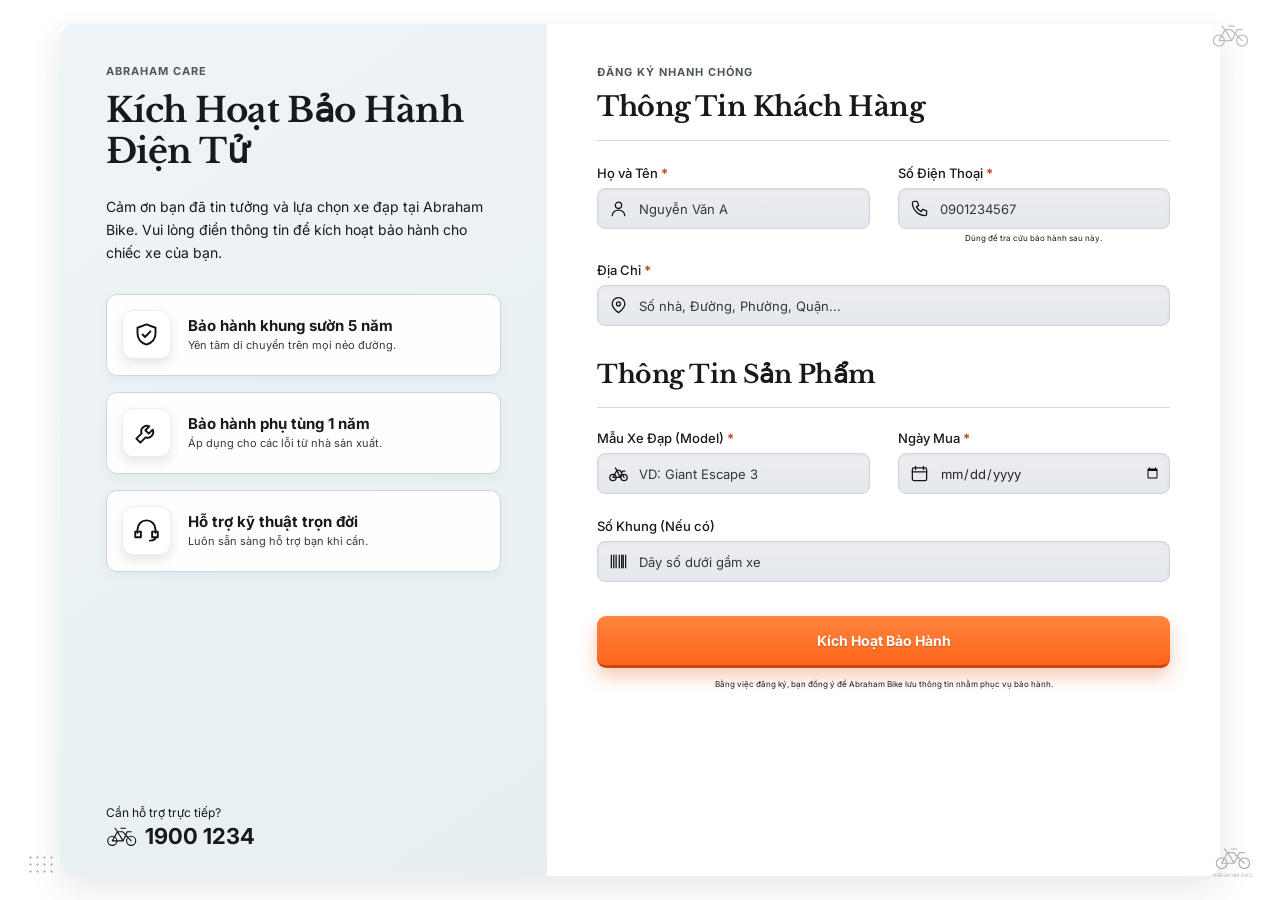
==== index.html @ 9d338451 "Initial commit" ====
<!doctype html>
<html lang="vi">
<head>
  <meta charset="utf-8">
  <meta name="viewport" content="width=device-width, initial-scale=1">
  <meta name="description" content="Kích hoạt bảo hành xe đạp Abraham Bike trực tuyến.">
  <title>Kích Hoạt Bảo Hành | Abraham Bike</title>
  <link rel="preconnect" href="https://fonts.googleapis.com">
  <link rel="preconnect" href="https://fonts.gstatic.com" crossorigin>
  <link href="https://fonts.googleapis.com/css2?family=Inter:wght@400;500;600;700&family=Libre+Baskerville:wght@700&display=swap" rel="stylesheet">
  <link rel="stylesheet" href="static/style.css">
</head>
<body>
  <svg class="bike-decoration bike-top" viewBox="0 0 64 42" aria-hidden="true">
    <circle cx="13" cy="29" r="9"></circle><circle cx="51" cy="29" r="9"></circle>
    <path d="M13 29l10-18h10l18 18M23 11l11 18H13m10-18-5-6m16 24 9-18h8M29 5h9"></path>
  </svg>
  <div class="dot-decoration" aria-hidden="true"></div>
  <div class="corner-brand" aria-hidden="true">
    <svg viewBox="0 0 64 42"><circle cx="13" cy="29" r="9"></circle><circle cx="51" cy="29" r="9"></circle><path d="M13 29l10-18h10l18 18M23 11l11 18H13m10-18-5-6m16 24 9-18h8M29 5h9"></path></svg>
    <span>ABRAHAM BIKE</span>
  </div>

  <main class="page-shell">
    <section class="warranty-card" aria-labelledby="page-title">
      <aside class="intro-panel">
        <div class="intro-content">
          <p class="eyebrow">ABRAHAM CARE</p>
          <h1 id="page-title">Kích Hoạt Bảo Hành<br>Điện Tử</h1>
          <p class="intro-text">Cảm ơn bạn đã tin tưởng và lựa chọn xe đạp tại Abraham Bike. Vui lòng điền thông tin để kích hoạt bảo hành cho chiếc xe của bạn.</p>

          <div class="benefits">
            <article class="benefit">
              <span class="benefit-icon" aria-hidden="true"><svg viewBox="0 0 24 24"><path d="M12 3l8 3v5c0 5-3.4 8.3-8 10-4.6-1.7-8-5-8-10V6l8-3z"></path><path d="M8.5 12l2.2 2.2 4.8-5"></path></svg></span>
              <div><h2>Bảo hành khung sườn 5 năm</h2><p>Yên tâm di chuyển trên mọi nẻo đường.</p></div>
            </article>
            <article class="benefit">
              <span class="benefit-icon" aria-hidden="true"><svg viewBox="0 0 24 24"><path d="M14.5 6.5a5 5 0 0 0-6.8 6.3L3 17.5 6.5 21l4.7-4.7a5 5 0 0 0 6.3-6.8L14 13l-3-3 3.5-3.5z"></path></svg></span>
              <div><h2>Bảo hành phụ tùng 1 năm</h2><p>Áp dụng cho các lỗi từ nhà sản xuất.</p></div>
            </article>
            <article class="benefit">
              <span class="benefit-icon" aria-hidden="true"><svg viewBox="0 0 24 24"><path d="M4 14v-3a8 8 0 0 1 16 0v3"></path><path d="M4 13H2v5h5v-5H4zm16 0h2v5h-5v-5h3zm0 5c0 2-2 3-5 3"></path></svg></span>
              <div><h2>Hỗ trợ kỹ thuật trọn đời</h2><p>Luôn sẵn sàng hỗ trợ bạn khi cần.</p></div>
            </article>
          </div>
        </div>

        <div class="support">
          <span>Cần hỗ trợ trực tiếp?</span>
          <a href="tel:19001234">
            <svg viewBox="0 0 56 39" aria-hidden="true"><circle cx="11" cy="28" r="8"></circle><circle cx="44" cy="28" r="8"></circle><path d="M11 28l9-16h9l15 16M20 12l10 16H11m9-16-4-6m14 22 7-16h7M26 6h8"></path></svg>
            <strong>1900 1234</strong>
          </a>
        </div>
      </aside>

      <div class="form-panel">
        <div class="form-heading">
          <p class="eyebrow">ĐĂNG KÝ NHANH CHÓNG</p>
          <h2>Thông Tin Khách Hàng</h2>
        </div>

        <form id="warranty-form" novalidate>
          <div class="form-grid customer-grid">
            <label class="field">
              <span>Họ và Tên <b>*</b></span>
              <span class="input-wrap"><svg viewBox="0 0 24 24" aria-hidden="true"><circle cx="12" cy="8" r="4"></circle><path d="M4 21c0-4 3.6-7 8-7s8 3 8 7"></path></svg><input name="full_name" autocomplete="name" placeholder="Nguyễn Văn A" required></span>
              <small class="error-message"></small>
            </label>
            <label class="field">
              <span>Số Điện Thoại <b>*</b></span>
              <span class="input-wrap"><svg viewBox="0 0 24 24" aria-hidden="true"><path d="M5 3h4l2 5-3 2a15 15 0 0 0 6 6l2-3 5 2v4c0 1.1-.9 2-2 2C10.2 20.5 3.5 13.8 3 5a2 2 0 0 1 2-2z"></path></svg><input name="phone" autocomplete="tel" inputmode="tel" placeholder="0901234567" required></span>
              <small class="helper">Dùng để tra cứu bảo hành sau này.</small>
              <small class="error-message"></small>
            </label>
            <label class="field field-wide">
              <span>Địa Chỉ <b>*</b></span>
              <span class="input-wrap"><svg viewBox="0 0 24 24" aria-hidden="true"><path d="M20 10c0 5-8 11-8 11S4 15 4 10a8 8 0 1 1 16 0z"></path><circle cx="12" cy="10" r="2.5"></circle></svg><input name="address" autocomplete="street-address" placeholder="Số nhà, Đường, Phường, Quận..." required></span>
              <small class="error-message"></small>
            </label>
          </div>

          <div class="form-heading product-heading"><h2>Thông Tin Sản Phẩm</h2></div>
          <div class="form-grid product-grid">
            <label class="field">
              <span>Mẫu Xe Đạp (Model) <b>*</b></span>
              <span class="input-wrap"><svg viewBox="0 0 24 24" aria-hidden="true"><circle cx="5" cy="17" r="4"></circle><circle cx="19" cy="17" r="4"></circle><path d="M5 17l5-9h4l5 9M10 8l4 9H5m5-9-2-3m6 12 3-8h3"></path></svg><input name="model" placeholder="VD: Giant Escape 3" required></span>
              <small class="error-message"></small>
            </label>
            <label class="field">
              <span>Ngày Mua <b>*</b></span>
              <span class="input-wrap"><svg viewBox="0 0 24 24" aria-hidden="true"><rect x="3" y="5" width="18" height="16" rx="2"></rect><path d="M7 3v4m10-4v4M3 10h18"></path></svg><input type="date" name="purchase_date" required></span>
              <small class="error-message"></small>
            </label>
            <label class="field field-wide">
              <span>Số Khung (Nếu có)</span>
              <span class="input-wrap"><svg viewBox="0 0 24 24" aria-hidden="true"><path d="M3 4v16M6 4v16m3-16v16m4-16v16m3-16v16m2-16v16m3-16v16"></path></svg><input name="serial" placeholder="Dãy số dưới gầm xe"></span>
            </label>
          </div>

          <button type="submit" class="submit-button">Kích Hoạt Bảo Hành</button>
          <p class="privacy-note">Bằng việc đăng ký, bạn đồng ý để Abraham Bike lưu thông tin nhằm phục vụ bảo hành.</p>
        </form>
      </div>
    </section>
  </main>

  <div class="toast" id="success-toast" role="status" aria-live="polite">
    <span class="toast-icon">✓</span>
    <div><strong>Kích hoạt thành công!</strong><p>Abraham Bike đã ghi nhận thông tin của bạn.</p></div>
    <button type="button" aria-label="Đóng thông báo">×</button>
  </div>
  <script src="static/app.js"></script>
</body>
</html>
---- static/style.css ----
:root {
  --ink: #17191d;
  --line: #d7dadd;
  --orange: #ff6d22;
  --white: #fff;
}

* { box-sizing: border-box; }

body {
  margin: 0;
  min-height: 100vh;
  color: var(--ink);
  background: #fff;
  font-family: Inter, Arial, sans-serif;
}

.page-shell { width: min(782px, calc(100% - 34px)); margin: 4px auto; }
.warranty-card {
  min-height: calc(100vh - 8px);
  display: grid;
  grid-template-columns: 42% 58%;
  overflow: hidden;
  background: var(--white);
  border-radius: 15px;
  box-shadow: 0 12px 34px rgba(48,57,68,.12);
}

.intro-panel {
  display: flex;
  flex-direction: column;
  padding: 30px 30px 19px;
  background: linear-gradient(145deg,#eef4f7 0%,#e7eff3 100%);
}

.eyebrow { margin: 0 0 9px; color: #4f565e; font-size: 9px; font-weight: 700; letter-spacing: .85px; }
h1, .form-heading h2 { font-family: "Libre Baskerville", Georgia, serif; }
.intro-panel h1 { margin: 0; font-size: 25px; line-height: 1.25; letter-spacing: -.55px; }
.intro-text { margin: 16px 0 21px; font-size: 11.4px; line-height: 1.62; }
.benefits { display: grid; gap: 11px; }
.benefit {
  min-height: 63px;
  display: grid;
  grid-template-columns: 40px 1fr;
  align-items: center;
  gap: 11px;
  padding: 9px 11px;
  border: 1px solid #d1d4d8;
  border-radius: 9px;
  background: rgba(255,255,255,.94);
  box-shadow: 0 4px 10px rgba(63,72,82,.05);
}

.benefit-icon {
  width: 39px;
  height: 39px;
  display: grid;
  place-items: center;
  border: 1px solid #eceef0;
  border-radius: 9px;
  background: var(--white);
  box-shadow: 0 5px 10px rgba(41,49,58,.11);
}
.benefit-icon svg { width: 22px; height: 22px; fill: none; stroke: #111; stroke-width: 1.7; stroke-linecap: round; stroke-linejoin: round; }
.benefit h2 { margin: 0 0 3px; font-size: 12.4px; line-height: 1.25; }
.benefit p { margin: 0; color: #353a40; font-size: 9.3px; line-height: 1.35; }
.support { margin-top: auto; padding-top: 20px; }
.support > span { display: block; margin-bottom: 3px; font-size: 9.5px; }
.support a { display: flex; align-items: center; gap: 7px; color: var(--ink); text-decoration: none; }
.support svg { width: 25px; height: 21px; fill: none; stroke: #111; stroke-width: 2; stroke-linecap: round; stroke-linejoin: round; }
.support strong { font-size: 17px; }

.form-panel { padding: 31px 34px 17px; }
.form-heading h2 { margin: 0; padding-bottom: 13px; border-bottom: 1px solid var(--line); font-size: 20px; line-height: 1.2; letter-spacing: -.45px; }
.form-grid { display: grid; grid-template-columns: 1fr 1fr; gap: 16px 19px; padding-top: 18px; }
.field { min-width: 0; display: flex; flex-direction: column; font-size: 10.7px; font-weight: 500; }
.field-wide { grid-column: 1 / -1; }
.field b { color: #c44628; }
.input-wrap {
  min-height: 30px;
  display: flex;
  align-items: center;
  margin-top: 5px;
  overflow: hidden;
  border: 1px solid #d2d5da;
  border-radius: 7px;
  background: linear-gradient(#eceef1,#e5e8ec);
  box-shadow: inset 0 1px 3px rgba(41,47,54,.08);
  transition: border-color .18s ease, box-shadow .18s ease;
}
.input-wrap:focus-within { border-color: #9b9fa5; box-shadow: 0 0 0 2px rgba(255,109,34,.12), inset 0 1px 3px rgba(41,47,54,.06); }
.input-wrap svg { width: 16px; min-width: 16px; height: 16px; margin: 0 9px; fill: none; stroke: #151719; stroke-width: 1.65; stroke-linecap: round; stroke-linejoin: round; }
.input-wrap input { width: 100%; min-width: 0; height: 29px; padding: 0 8px 0 0; border: 0; outline: 0; color: #22252a; background: transparent; font: 400 10.5px Inter,Arial,sans-serif; }
.input-wrap input::placeholder { color: #33373d; opacity: 1; }
.helper { margin: 3px 0 -5px; font-size: 6.5px; font-weight: 400; text-align: center; }
.error-message { display: none; margin: 3px 0 0; color: #c63f26; font-size: 7px; }
.field.invalid .input-wrap { border-color: #c63f26; }
.field.invalid .error-message { display: block; }
.product-heading { margin-top: 24px; }
.product-heading h2 { font-size: 19px; }
.product-grid { padding-top: 17px; }

.submit-button {
  width: 100%;
  height: 41px;
  margin-top: 25px;
  border: 0;
  border-bottom: 3px solid #c9480d;
  border-radius: 8px;
  color: var(--white);
  background: linear-gradient(#ff853f,#ff641b);
  box-shadow: 0 9px 18px rgba(227,78,11,.29);
  cursor: pointer;
  font: 700 11px Inter,Arial,sans-serif;
  text-shadow: 0 1px 1px rgba(0,0,0,.22);
  transition: filter .18s ease, transform .18s ease;
}
.submit-button:hover { filter: brightness(1.04); transform: translateY(-1px); }
.submit-button:active { transform: translateY(1px); }
.privacy-note { margin: 8px 0 0; font-size: 6.4px; line-height: 1.4; text-align: center; }

.bike-decoration, .corner-brand svg { fill: none; stroke: #aeb3ba; stroke-width: 2.1; stroke-linecap: round; stroke-linejoin: round; }
.bike-decoration { position: fixed; width: 39px; opacity: .85; }
.bike-top { top: 23px; right: 30px; }
.dot-decoration { position: fixed; left: 27px; bottom: 24px; width: 27px; height: 22px; opacity: .8; background-image: radial-gradient(#aeb3ba 1.3px,transparent 1.3px); background-size: 7px 7px; }
.corner-brand { position: fixed; right: 27px; bottom: 22px; display: grid; place-items: center; color: #aeb3ba; font-size: 4.8px; letter-spacing: .5px; }
.corner-brand svg { width: 38px; height: 27px; }

.toast {
  position: fixed;
  z-index: 10;
  right: 20px;
  bottom: 20px;
  width: min(330px, calc(100% - 30px));
  display: flex;
  align-items: center;
  gap: 11px;
  padding: 13px;
  border-radius: 10px;
  background: var(--white);
  box-shadow: 0 12px 35px rgba(25,34,53,.2);
  opacity: 0;
  pointer-events: none;
  transform: translateY(20px);
  transition: opacity .25s ease, transform .25s ease;
}
.toast.show { opacity: 1; pointer-events: auto; transform: translateY(0); }
.toast-icon { width: 30px; height: 30px; display: grid; place-items: center; flex: 0 0 auto; border-radius: 50%; color: var(--white); background: #36a269; font-weight: 700; }
.toast div { flex: 1; }
.toast strong { font-size: 12px; }
.toast p { margin: 3px 0 0; color: #606975; font-size: 9px; }
.toast button { border: 0; color: #747d89; background: transparent; cursor: pointer; font-size: 20px; }

@media (min-height: 620px) {
  .page-shell { margin-top: 34px; margin-bottom: 34px; }
  .warranty-card { min-height: 536px; }
}

/* Phóng theo không gian màn hình lớn, không ảnh hưởng giao diện điện thoại. */
@media (min-width: 900px) and (min-height: 700px) {
  html,
  body {
    height: 100%;
    overflow: hidden;
  }

  .page-shell {
    width: min(1160px, calc(100% - 72px));
    height: calc(100vh - 48px);
    margin: 24px auto;
  }

  .warranty-card {
    height: 100%;
    min-height: 0;
  }

  .intro-panel {
    padding: 40px 46px 27px;
  }

  .eyebrow {
    margin-bottom: 12px;
    font-size: 11px;
    letter-spacing: 1px;
  }

  .intro-panel h1 {
    font-size: 34px;
    line-height: 1.2;
  }

  .intro-text {
    margin: 23px 0 30px;
    font-size: 14px;
    line-height: 1.65;
  }

  .benefits { gap: 16px; }

  .benefit {
    min-height: 82px;
    grid-template-columns: 51px 1fr;
    gap: 15px;
    padding: 12px 15px;
    border-radius: 11px;
  }

  .benefit-icon {
    width: 49px;
    height: 49px;
    border-radius: 11px;
  }

  .benefit-icon svg { width: 27px; height: 27px; }
  .benefit h2 { font-size: 15px; }
  .benefit p { font-size: 11px; }
  .support > span { font-size: 12px; }
  .support svg { width: 32px; height: 26px; }
  .support strong { font-size: 22px; }

  .form-panel {
    padding: 41px 50px 24px;
  }

  .form-heading h2 {
    padding-bottom: 17px;
    font-size: 27px;
  }

  .form-grid {
    gap: 24px 28px;
    padding-top: 24px;
  }

  .field { font-size: 13px; }

  .input-wrap {
    min-height: 40px;
    margin-top: 7px;
    border-radius: 8px;
  }

  .input-wrap svg {
    width: 19px;
    min-width: 19px;
    height: 19px;
    margin: 0 11px;
  }

  .input-wrap input {
    height: 39px;
    font-size: 13px;
  }

  .helper { margin-top: 4px; font-size: 8px; }
  .error-message { font-size: 9px; }
  .product-heading { margin-top: 34px; }
  .product-heading h2 { font-size: 25px; }
  .product-grid { padding-top: 22px; }

  .submit-button {
    height: 52px;
    margin-top: 34px;
    border-radius: 9px;
    font-size: 14px;
  }

  .privacy-note {
    margin-top: 11px;
    font-size: 8px;
  }
}

@media (max-width: 760px) {
  .page-shell { width: min(620px, calc(100% - 24px)); margin: 18px auto; }
  .warranty-card { grid-template-columns: 1fr; }
  .intro-panel, .form-panel { padding: 30px; }
  .intro-panel { min-height: 520px; }
  .intro-text { max-width: 470px; }
  .support { margin-top: 30px; }
  .bike-decoration, .dot-decoration, .corner-brand { display: none; }
}
@media (max-width: 500px) {
  .page-shell { width: calc(100% - 18px); margin: 9px auto; }
  .warranty-card { border-radius: 12px; }
  .intro-panel, .form-panel { padding: 27px 21px; }
  .intro-panel h1 { font-size: 24px; }
  .form-grid { grid-template-columns: 1fr; gap: 15px; }
  .field-wide { grid-column: auto; }
  .product-heading { margin-top: 25px; }
  .submit-button { margin-top: 24px; }
}
@media (prefers-reduced-motion: reduce) { *, *::before, *::after { transition-duration: .01ms !important; } }
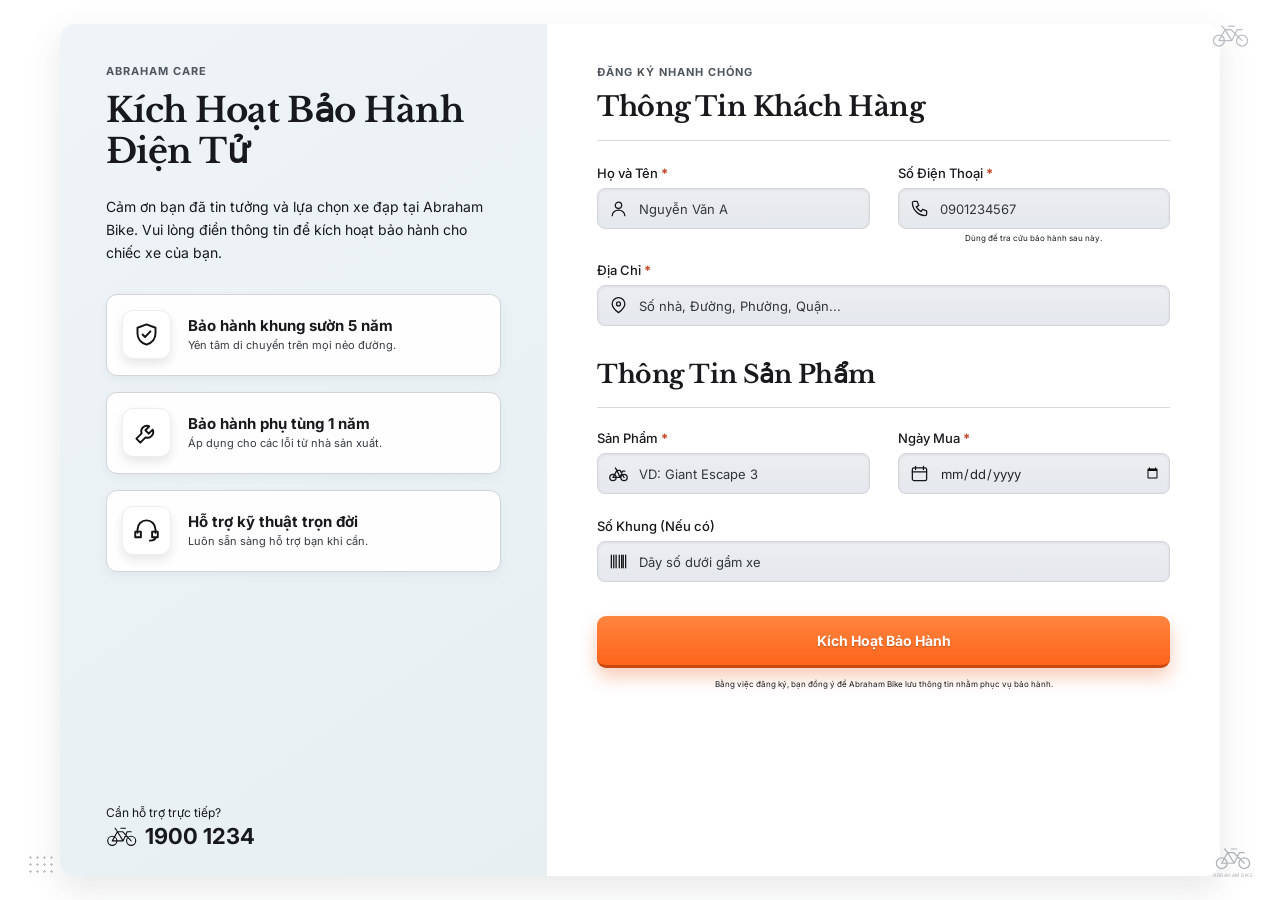
==== commit 738f1fb9: "Rename model field to product" ====
--- a/index.html
+++ b/index.html
@@ -83,7 +83,7 @@
           <div class="form-heading product-heading"><h2>Thông Tin Sản Phẩm</h2></div>
           <div class="form-grid product-grid">
             <label class="field">
-              <span>Mẫu Xe Đạp (Model) <b>*</b></span>
+              <span>Sản Phẩm <b>*</b></span>
               <span class="input-wrap"><svg viewBox="0 0 24 24" aria-hidden="true"><circle cx="5" cy="17" r="4"></circle><circle cx="19" cy="17" r="4"></circle><path d="M5 17l5-9h4l5 9M10 8l4 9H5m5-9-2-3m6 12 3-8h3"></path></svg><input name="model" placeholder="VD: Giant Escape 3" required></span>
               <small class="error-message"></small>
             </label>
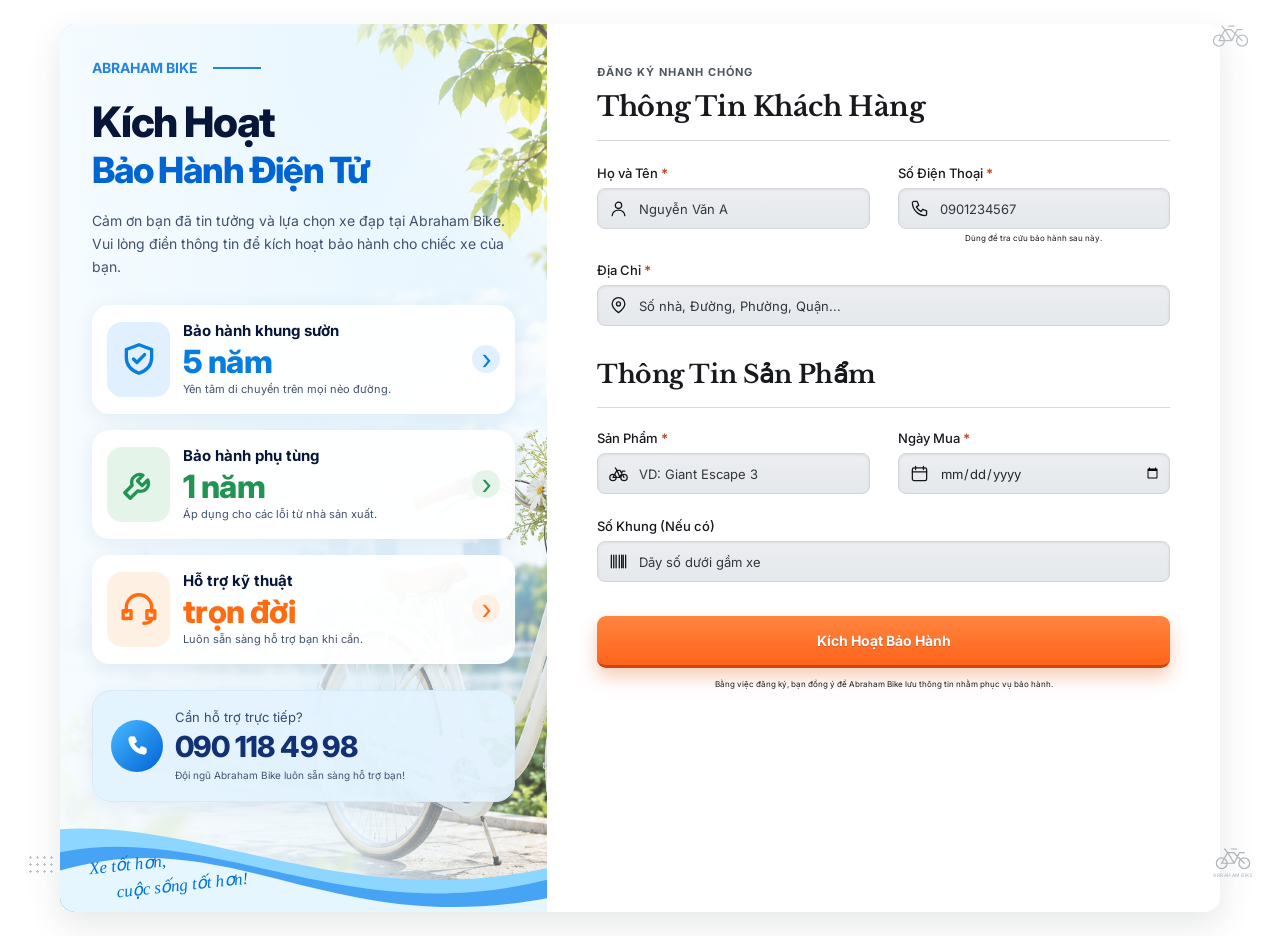
==== commit 82994495: "style" ====
--- a/index.html
+++ b/index.html
@@ -25,33 +25,37 @@
     <section class="warranty-card" aria-labelledby="page-title">
       <aside class="intro-panel">
         <div class="intro-content">
-          <p class="eyebrow">ABRAHAM CARE</p>
-          <h1 id="page-title">Kích Hoạt Bảo Hành<br>Điện Tử</h1>
+          <p class="eyebrow">ABRAHAM BIKE</p>
+          <h1 id="page-title">Kích Hoạt<br><span>Bảo Hành Điện Tử</span></h1>
           <p class="intro-text">Cảm ơn bạn đã tin tưởng và lựa chọn xe đạp tại Abraham Bike. Vui lòng điền thông tin để kích hoạt bảo hành cho chiếc xe của bạn.</p>
 
           <div class="benefits">
             <article class="benefit">
               <span class="benefit-icon" aria-hidden="true"><svg viewBox="0 0 24 24"><path d="M12 3l8 3v5c0 5-3.4 8.3-8 10-4.6-1.7-8-5-8-10V6l8-3z"></path><path d="M8.5 12l2.2 2.2 4.8-5"></path></svg></span>
-              <div><h2>Bảo hành khung sườn 5 năm</h2><p>Yên tâm di chuyển trên mọi nẻo đường.</p></div>
+              <div><h2>Bảo hành khung sườn</h2><strong class="benefit-duration">5 năm</strong><p>Yên tâm di chuyển trên mọi nẻo đường.</p></div>
+              <span class="benefit-arrow" aria-hidden="true">›</span>
             </article>
             <article class="benefit">
               <span class="benefit-icon" aria-hidden="true"><svg viewBox="0 0 24 24"><path d="M14.5 6.5a5 5 0 0 0-6.8 6.3L3 17.5 6.5 21l4.7-4.7a5 5 0 0 0 6.3-6.8L14 13l-3-3 3.5-3.5z"></path></svg></span>
-              <div><h2>Bảo hành phụ tùng 1 năm</h2><p>Áp dụng cho các lỗi từ nhà sản xuất.</p></div>
+              <div><h2>Bảo hành phụ tùng</h2><strong class="benefit-duration">1 năm</strong><p>Áp dụng cho các lỗi từ nhà sản xuất.</p></div>
+              <span class="benefit-arrow" aria-hidden="true">›</span>
             </article>
             <article class="benefit">
               <span class="benefit-icon" aria-hidden="true"><svg viewBox="0 0 24 24"><path d="M4 14v-3a8 8 0 0 1 16 0v3"></path><path d="M4 13H2v5h5v-5H4zm16 0h2v5h-5v-5h3zm0 5c0 2-2 3-5 3"></path></svg></span>
-              <div><h2>Hỗ trợ kỹ thuật trọn đời</h2><p>Luôn sẵn sàng hỗ trợ bạn khi cần.</p></div>
+              <div><h2>Hỗ trợ kỹ thuật</h2><strong class="benefit-duration">trọn đời</strong><p>Luôn sẵn sàng hỗ trợ bạn khi cần.</p></div>
+              <span class="benefit-arrow" aria-hidden="true">›</span>
             </article>
           </div>
         </div>
 
         <div class="support">
-          <span>Cần hỗ trợ trực tiếp?</span>
-          <a href="tel:19001234">
-            <svg viewBox="0 0 56 39" aria-hidden="true"><circle cx="11" cy="28" r="8"></circle><circle cx="44" cy="28" r="8"></circle><path d="M11 28l9-16h9l15 16M20 12l10 16H11m9-16-4-6m14 22 7-16h7M26 6h8"></path></svg>
-            <strong>1900 1234</strong>
+          <a href="tel:0901184998">
+            <span class="support-icon"><svg viewBox="0 0 24 24" aria-hidden="true"><path d="M5 3h4l2 5-3 2a15 15 0 0 0 6 6l2-3 5 2v4c0 1.1-.9 2-2 2C10.2 20.5 3.5 13.8 3 5a2 2 0 0 1 2-2z"></path></svg></span>
+            <span class="support-copy"><span>Cần hỗ trợ trực tiếp?</span><strong>090 118 49 98</strong><small>Đội ngũ Abraham Bike luôn sẵn sàng hỗ trợ bạn!</small></span>
           </a>
         </div>
+        <p class="intro-tagline">Xe tốt hơn,<br><span>cuộc sống tốt hơn!</span></p>
+        <svg class="intro-wave" viewBox="0 0 600 100" preserveAspectRatio="none" aria-hidden="true"><path fill="#8dd6ff" d="M0 10C180 0 360 100 600 52V100H0Z"></path><path fill="#238bef" opacity=".65" d="M0 35C190 2 350 120 600 65V100H0Z"></path><path fill="#e5f6ff" d="M0 55C210 0 330 130 600 85V100H0Z"></path></svg>
       </aside>
 
       <div class="form-panel">
--- a/static/style.css
+++ b/static/style.css
@@ -117,6 +117,7 @@
 }
 .submit-button:hover { filter: brightness(1.04); transform: translateY(-1px); }
 .submit-button:active { transform: translateY(1px); }
+.submit-button:disabled { cursor: wait; filter: grayscale(.25); opacity: .75; transform: none; }
 .privacy-note { margin: 8px 0 0; font-size: 6.4px; line-height: 1.4; text-align: center; }
 
 .bike-decoration, .corner-brand svg { fill: none; stroke: #aeb3ba; stroke-width: 2.1; stroke-linecap: round; stroke-linejoin: round; }
@@ -146,6 +147,7 @@
 }
 .toast.show { opacity: 1; pointer-events: auto; transform: translateY(0); }
 .toast-icon { width: 30px; height: 30px; display: grid; place-items: center; flex: 0 0 auto; border-radius: 50%; color: var(--white); background: #36a269; font-weight: 700; }
+.toast.error .toast-icon { background: #c63f26; }
 .toast div { flex: 1; }
 .toast strong { font-size: 12px; }
 .toast p { margin: 3px 0 0; color: #606975; font-size: 9px; }
@@ -292,3 +294,99 @@
   .submit-button { margin-top: 24px; }
 }
 @media (prefers-reduced-motion: reduce) { *, *::before, *::after { transition-duration: .01ms !important; } }
+
+/* Phần giới thiệu theo mẫu Abraham Bike. */
+.intro-panel {
+  position: relative;
+  isolation: isolate;
+  overflow: hidden;
+  min-height: 650px;
+  padding: 30px 25px 100px;
+  color: #071638;
+  background: #e6f5ff url("warranty-bike-bg.png") center center / cover no-repeat;
+}
+.intro-panel::before {
+  content: "";
+  position: absolute;
+  inset: 0;
+  z-index: -1;
+  background: linear-gradient(90deg, rgba(247,252,255,.96), rgba(236,248,255,.78) 62%, rgba(225,244,255,.12));
+}
+.intro-panel .eyebrow {
+  display: flex;
+  align-items: center;
+  gap: 15px;
+  margin-bottom: 22px;
+  color: #2385dd;
+  font-size: 12px;
+  letter-spacing: 0;
+}
+.intro-panel .eyebrow::after { content: ""; width: 48px; height: 2px; background: #2385dd; }
+.intro-panel h1 { font-family: Inter, Arial, sans-serif; font-size: 31px; font-weight: 800; line-height: 1.13; letter-spacing: -1.2px; }
+.intro-panel h1 span { display: block; margin-top: 5px; color: #0065d2; font-size: .86em; }
+.intro-panel .intro-text { margin: 18px 0 23px; color: #42526d; font-size: 12px; line-height: 1.65; }
+.intro-panel .benefits { gap: 12px; }
+.intro-panel .benefit {
+  --benefit-color: #087de0;
+  --benefit-tint: #e1f0ff;
+  grid-template-columns: 52px minmax(0, 1fr) 24px;
+  gap: 11px;
+  min-height: 91px;
+  padding: 12px;
+  border: 1px solid rgba(255,255,255,.9);
+  border-radius: 18px;
+  background: rgba(255,255,255,.94);
+  box-shadow: 0 4px 18px rgba(39,99,145,.1);
+}
+.intro-panel .benefit:nth-child(2) { --benefit-color: #219453; --benefit-tint: #e5f4e8; }
+.intro-panel .benefit:nth-child(3) { --benefit-color: #ff6b10; --benefit-tint: #fff0e4; }
+.intro-panel .benefit-icon { width: 52px; height: 62px; border: 0; border-radius: 15px; background: var(--benefit-tint); box-shadow: none; }
+.intro-panel .benefit-icon svg { width: 32px; height: 32px; stroke: var(--benefit-color); stroke-width: 2.1; }
+.intro-panel .benefit h2 { margin: 0; font-size: 12px; line-height: 1.3; }
+.benefit-duration { display: block; margin: 3px 0; color: var(--benefit-color); font-size: 25px; line-height: 1.1; font-weight: 800; letter-spacing: -.6px; }
+.intro-panel .benefit p { color: #42526d; font-size: 9px; line-height: 1.4; }
+.benefit-arrow { display: grid; place-items: center; width: 24px; height: 24px; border-radius: 50%; background: var(--benefit-tint); color: var(--benefit-color); font-size: 28px; line-height: 1; }
+.intro-panel .support { margin-top: 22px; padding: 15px 12px; border: 1px solid #d7eaf7; border-radius: 19px; background: rgba(228,244,255,.93); box-shadow: 0 5px 20px rgba(39,99,145,.09); }
+.intro-panel .support a { gap: 12px; color: #123074; }
+.support-icon { display: grid; place-items: center; flex: 0 0 43px; height: 43px; border-radius: 50%; background: linear-gradient(135deg,#49baff,#0063d6); }
+.intro-panel .support svg { width: 23px; height: 23px; fill: white; stroke: white; stroke-width: 1; }
+.support-copy { display: grid; gap: 4px; min-width: 0; }
+.support-copy > span { color: #344d6e; font-size: 11px; }
+.intro-panel .support strong { font-size: 23px; font-weight: 800; letter-spacing: -.6px; }
+.support-copy small { color: #42526d; font-size: 8px; line-height: 1.5; }
+.intro-tagline { position: absolute; left: 30px; bottom: 13px; z-index: 1; margin: 0; color: #0071d9; font-family: "Segoe Print", cursive; font-size: 17px; font-style: italic; line-height: 1.5; transform: rotate(-6deg); }
+.intro-tagline span { padding-left: 25px; }
+.intro-wave { position: absolute; bottom: 0; left: 0; width: 100%; height: 92px; z-index: 0; pointer-events: none; }
+@media (min-width: 900px) and (min-height: 700px) {
+  html, body { height: auto; overflow: auto; }
+  .page-shell { height: auto; }
+  .warranty-card { height: auto; min-height: max(760px, calc(100vh - 48px)); }
+  .intro-panel { padding: 35px 32px 110px; }
+  .intro-panel .eyebrow { font-size: 14px; }
+  .intro-panel h1 { font-size: 42px; }
+  .intro-panel .intro-text { font-size: 14px; margin-bottom: 26px; }
+  .intro-panel .benefits { gap: 16px; }
+  .intro-panel .benefit { min-height: 109px; grid-template-columns: 63px minmax(0, 1fr) 28px; gap: 13px; padding: 14px; }
+  .intro-panel .benefit-icon { width: 63px; height: 75px; }
+  .intro-panel .benefit-icon svg { width: 38px; height: 38px; }
+  .intro-panel .benefit h2 { font-size: 15px; }
+  .benefit-duration { font-size: 32px; }
+  .intro-panel .benefit p { font-size: 11px; }
+  .benefit-arrow { width: 28px; height: 28px; }
+  .intro-panel .support { margin-top: 26px; padding: 18px; }
+  .intro-panel .support strong { font-size: 29px; }
+  .support-copy > span { font-size: 13px; }
+  .support-copy small { font-size: 10px; }
+  .support-icon { flex-basis: 52px; height: 52px; }
+}
+@media (max-width: 760px) {
+  .intro-panel { min-height: 670px; padding: 30px 25px 105px; }
+  .intro-content, .intro-panel .support { max-width: 420px; }
+}
+@media (max-width: 380px) {
+  .intro-panel { padding-left: 18px; padding-right: 18px; }
+  .intro-panel h1 { font-size: 28px; }
+  .intro-panel .benefit { grid-template-columns: 45px minmax(0,1fr) 20px; gap: 8px; padding: 10px; }
+  .intro-panel .benefit-icon { width: 45px; }
+  .intro-panel .support strong { font-size: 21px; }
+}
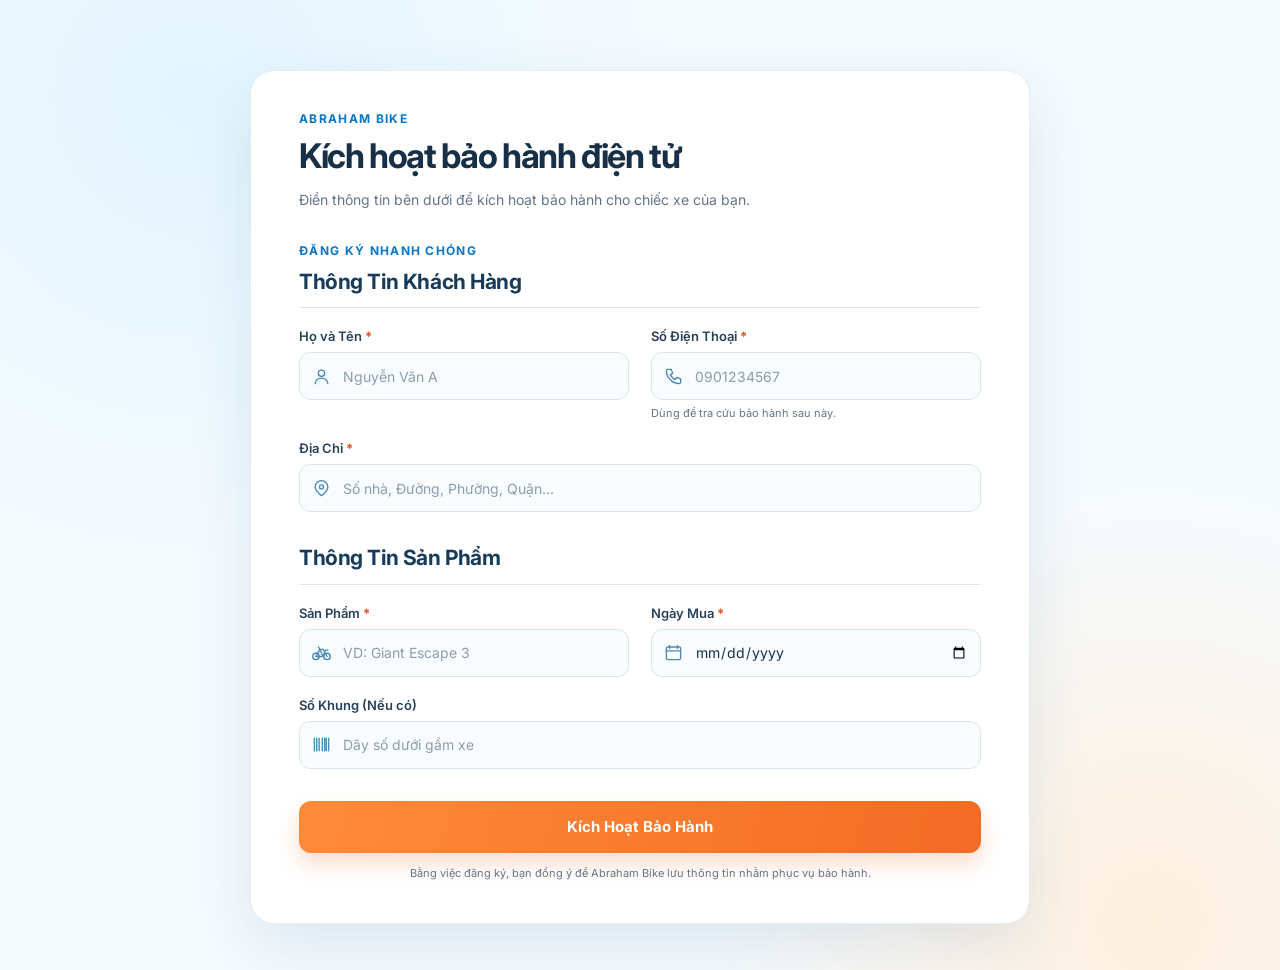
==== commit 47411c0d: "form" ====
--- a/index.html
+++ b/index.html
@@ -7,58 +7,18 @@
   <title>Kích Hoạt Bảo Hành | Abraham Bike</title>
   <link rel="preconnect" href="https://fonts.googleapis.com">
   <link rel="preconnect" href="https://fonts.gstatic.com" crossorigin>
-  <link href="https://fonts.googleapis.com/css2?family=Inter:wght@400;500;600;700&family=Libre+Baskerville:wght@700&display=swap" rel="stylesheet">
+  <link href="https://fonts.googleapis.com/css2?family=Inter:wght@400;500;600;700&display=swap" rel="stylesheet">
   <link rel="stylesheet" href="static/style.css">
 </head>
 <body>
-  <svg class="bike-decoration bike-top" viewBox="0 0 64 42" aria-hidden="true">
-    <circle cx="13" cy="29" r="9"></circle><circle cx="51" cy="29" r="9"></circle>
-    <path d="M13 29l10-18h10l18 18M23 11l11 18H13m10-18-5-6m16 24 9-18h8M29 5h9"></path>
-  </svg>
-  <div class="dot-decoration" aria-hidden="true"></div>
-  <div class="corner-brand" aria-hidden="true">
-    <svg viewBox="0 0 64 42"><circle cx="13" cy="29" r="9"></circle><circle cx="51" cy="29" r="9"></circle><path d="M13 29l10-18h10l18 18M23 11l11 18H13m10-18-5-6m16 24 9-18h8M29 5h9"></path></svg>
-    <span>ABRAHAM BIKE</span>
-  </div>
-
   <main class="page-shell">
     <section class="warranty-card" aria-labelledby="page-title">
-      <aside class="intro-panel">
-        <div class="intro-content">
+      <div class="form-panel">
+        <header class="page-heading">
           <p class="eyebrow">ABRAHAM BIKE</p>
-          <h1 id="page-title">Kích Hoạt<br><span>Bảo Hành Điện Tử</span></h1>
-          <p class="intro-text">Cảm ơn bạn đã tin tưởng và lựa chọn xe đạp tại Abraham Bike. Vui lòng điền thông tin để kích hoạt bảo hành cho chiếc xe của bạn.</p>
-
-          <div class="benefits">
-            <article class="benefit">
-              <span class="benefit-icon" aria-hidden="true"><svg viewBox="0 0 24 24"><path d="M12 3l8 3v5c0 5-3.4 8.3-8 10-4.6-1.7-8-5-8-10V6l8-3z"></path><path d="M8.5 12l2.2 2.2 4.8-5"></path></svg></span>
-              <div><h2>Bảo hành khung sườn</h2><strong class="benefit-duration">5 năm</strong><p>Yên tâm di chuyển trên mọi nẻo đường.</p></div>
-              <span class="benefit-arrow" aria-hidden="true">›</span>
-            </article>
-            <article class="benefit">
-              <span class="benefit-icon" aria-hidden="true"><svg viewBox="0 0 24 24"><path d="M14.5 6.5a5 5 0 0 0-6.8 6.3L3 17.5 6.5 21l4.7-4.7a5 5 0 0 0 6.3-6.8L14 13l-3-3 3.5-3.5z"></path></svg></span>
-              <div><h2>Bảo hành phụ tùng</h2><strong class="benefit-duration">1 năm</strong><p>Áp dụng cho các lỗi từ nhà sản xuất.</p></div>
-              <span class="benefit-arrow" aria-hidden="true">›</span>
-            </article>
-            <article class="benefit">
-              <span class="benefit-icon" aria-hidden="true"><svg viewBox="0 0 24 24"><path d="M4 14v-3a8 8 0 0 1 16 0v3"></path><path d="M4 13H2v5h5v-5H4zm16 0h2v5h-5v-5h3zm0 5c0 2-2 3-5 3"></path></svg></span>
-              <div><h2>Hỗ trợ kỹ thuật</h2><strong class="benefit-duration">trọn đời</strong><p>Luôn sẵn sàng hỗ trợ bạn khi cần.</p></div>
-              <span class="benefit-arrow" aria-hidden="true">›</span>
-            </article>
-          </div>
-        </div>
-
-        <div class="support">
-          <a href="tel:0901184998">
-            <span class="support-icon"><svg viewBox="0 0 24 24" aria-hidden="true"><path d="M5 3h4l2 5-3 2a15 15 0 0 0 6 6l2-3 5 2v4c0 1.1-.9 2-2 2C10.2 20.5 3.5 13.8 3 5a2 2 0 0 1 2-2z"></path></svg></span>
-            <span class="support-copy"><span>Cần hỗ trợ trực tiếp?</span><strong>090 118 49 98</strong><small>Đội ngũ Abraham Bike luôn sẵn sàng hỗ trợ bạn!</small></span>
-          </a>
-        </div>
-        <p class="intro-tagline">Xe tốt hơn,<br><span>cuộc sống tốt hơn!</span></p>
-        <svg class="intro-wave" viewBox="0 0 600 100" preserveAspectRatio="none" aria-hidden="true"><path fill="#8dd6ff" d="M0 10C180 0 360 100 600 52V100H0Z"></path><path fill="#238bef" opacity=".65" d="M0 35C190 2 350 120 600 65V100H0Z"></path><path fill="#e5f6ff" d="M0 55C210 0 330 130 600 85V100H0Z"></path></svg>
-      </aside>
-
-      <div class="form-panel">
+          <h1 id="page-title">Kích hoạt bảo hành điện tử</h1>
+          <p>Điền thông tin bên dưới để kích hoạt bảo hành cho chiếc xe của bạn.</p>
+        </header>
         <div class="form-heading">
           <p class="eyebrow">ĐĂNG KÝ NHANH CHÓNG</p>
           <h2>Thông Tin Khách Hàng</h2>
--- a/static/style.css
+++ b/static/style.css
@@ -1,8 +1,9 @@
 :root {
-  --ink: #17191d;
-  --line: #d7dadd;
-  --orange: #ff6d22;
-  --white: #fff;
+  --ink: #183047;
+  --muted: #627588;
+  --blue: #0876c9;
+  --orange: #f36b24;
+  --line: #dce8f0;
 }
 
 * { box-sizing: border-box; }
@@ -11,382 +12,205 @@
   margin: 0;
   min-height: 100vh;
   color: var(--ink);
+  background: radial-gradient(circle at 15% 10%, #e3f5ff 0, transparent 34%),
+              radial-gradient(circle at 90% 95%, #fff0df 0, transparent 30%),
+              #f5fbff;
+  font-family: Inter, Arial, sans-serif;
+}
+
+.page-shell {
+  width: min(780px, calc(100% - 40px));
+  margin: max(30px, calc((100vh - 760px) / 2)) auto 40px;
+}
+
+.warranty-card {
+  overflow: hidden;
+  border: 1px solid #e2edf4;
+  border-radius: 24px;
   background: #fff;
-  font-family: Inter, Arial, sans-serif;
-}
-
-.page-shell { width: min(782px, calc(100% - 34px)); margin: 4px auto; }
-.warranty-card {
-  min-height: calc(100vh - 8px);
+  box-shadow: 0 22px 60px rgba(38, 91, 130, .12);
+}
+
+.form-panel { padding: 40px 48px 42px; }
+.eyebrow {
+  margin: 0 0 10px;
+  color: var(--blue);
+  font-size: 12px;
+  font-weight: 700;
+  letter-spacing: .11em;
+}
+.page-heading { margin-bottom: 32px; }
+.page-heading h1 {
+  margin: 0;
+  font-size: clamp(26px, 3.4vw, 34px);
+  line-height: 1.2;
+  letter-spacing: -.04em;
+}
+.page-heading p:last-child {
+  margin: 12px 0 0;
+  color: var(--muted);
+  font-size: 14px;
+  line-height: 1.6;
+}
+.form-heading h2 {
+  margin: 0;
+  padding-bottom: 12px;
+  border-bottom: 1px solid var(--line);
+  color: #173c5b;
+  font-size: 21px;
+  line-height: 1.3;
+  letter-spacing: -.02em;
+}
+.form-grid {
   display: grid;
-  grid-template-columns: 42% 58%;
-  overflow: hidden;
-  background: var(--white);
-  border-radius: 15px;
-  box-shadow: 0 12px 34px rgba(48,57,68,.12);
-}
-
-.intro-panel {
+  grid-template-columns: minmax(0, 1fr) minmax(0, 1fr);
+  gap: 20px 22px;
+  padding-top: 20px;
+}
+.field {
+  min-width: 0;
   display: flex;
   flex-direction: column;
-  padding: 30px 30px 19px;
-  background: linear-gradient(145deg,#eef4f7 0%,#e7eff3 100%);
-}
-
-.eyebrow { margin: 0 0 9px; color: #4f565e; font-size: 9px; font-weight: 700; letter-spacing: .85px; }
-h1, .form-heading h2 { font-family: "Libre Baskerville", Georgia, serif; }
-.intro-panel h1 { margin: 0; font-size: 25px; line-height: 1.25; letter-spacing: -.55px; }
-.intro-text { margin: 16px 0 21px; font-size: 11.4px; line-height: 1.62; }
-.benefits { display: grid; gap: 11px; }
-.benefit {
-  min-height: 63px;
-  display: grid;
-  grid-template-columns: 40px 1fr;
-  align-items: center;
-  gap: 11px;
-  padding: 9px 11px;
-  border: 1px solid #d1d4d8;
-  border-radius: 9px;
-  background: rgba(255,255,255,.94);
-  box-shadow: 0 4px 10px rgba(63,72,82,.05);
-}
-
-.benefit-icon {
-  width: 39px;
-  height: 39px;
-  display: grid;
-  place-items: center;
-  border: 1px solid #eceef0;
-  border-radius: 9px;
-  background: var(--white);
-  box-shadow: 0 5px 10px rgba(41,49,58,.11);
-}
-.benefit-icon svg { width: 22px; height: 22px; fill: none; stroke: #111; stroke-width: 1.7; stroke-linecap: round; stroke-linejoin: round; }
-.benefit h2 { margin: 0 0 3px; font-size: 12.4px; line-height: 1.25; }
-.benefit p { margin: 0; color: #353a40; font-size: 9.3px; line-height: 1.35; }
-.support { margin-top: auto; padding-top: 20px; }
-.support > span { display: block; margin-bottom: 3px; font-size: 9.5px; }
-.support a { display: flex; align-items: center; gap: 7px; color: var(--ink); text-decoration: none; }
-.support svg { width: 25px; height: 21px; fill: none; stroke: #111; stroke-width: 2; stroke-linecap: round; stroke-linejoin: round; }
-.support strong { font-size: 17px; }
-
-.form-panel { padding: 31px 34px 17px; }
-.form-heading h2 { margin: 0; padding-bottom: 13px; border-bottom: 1px solid var(--line); font-size: 20px; line-height: 1.2; letter-spacing: -.45px; }
-.form-grid { display: grid; grid-template-columns: 1fr 1fr; gap: 16px 19px; padding-top: 18px; }
-.field { min-width: 0; display: flex; flex-direction: column; font-size: 10.7px; font-weight: 500; }
+  color: #274158;
+  font-size: 13px;
+  font-weight: 600;
+}
 .field-wide { grid-column: 1 / -1; }
-.field b { color: #c44628; }
+.field b { color: #d95627; }
 .input-wrap {
-  min-height: 30px;
+  min-height: 48px;
   display: flex;
   align-items: center;
-  margin-top: 5px;
-  overflow: hidden;
-  border: 1px solid #d2d5da;
-  border-radius: 7px;
-  background: linear-gradient(#eceef1,#e5e8ec);
-  box-shadow: inset 0 1px 3px rgba(41,47,54,.08);
-  transition: border-color .18s ease, box-shadow .18s ease;
-}
-.input-wrap:focus-within { border-color: #9b9fa5; box-shadow: 0 0 0 2px rgba(255,109,34,.12), inset 0 1px 3px rgba(41,47,54,.06); }
-.input-wrap svg { width: 16px; min-width: 16px; height: 16px; margin: 0 9px; fill: none; stroke: #151719; stroke-width: 1.65; stroke-linecap: round; stroke-linejoin: round; }
-.input-wrap input { width: 100%; min-width: 0; height: 29px; padding: 0 8px 0 0; border: 0; outline: 0; color: #22252a; background: transparent; font: 400 10.5px Inter,Arial,sans-serif; }
-.input-wrap input::placeholder { color: #33373d; opacity: 1; }
-.helper { margin: 3px 0 -5px; font-size: 6.5px; font-weight: 400; text-align: center; }
-.error-message { display: none; margin: 3px 0 0; color: #c63f26; font-size: 7px; }
-.field.invalid .input-wrap { border-color: #c63f26; }
+  margin-top: 8px;
+  border: 1px solid #d7e5ef;
+  border-radius: 11px;
+  background: #f8fcff;
+  transition: border-color .18s ease, box-shadow .18s ease, background .18s ease;
+}
+.input-wrap:focus-within {
+  border-color: #4da9e4;
+  background: #fff;
+  box-shadow: 0 0 0 3px rgba(54, 161, 231, .16);
+}
+.input-wrap svg {
+  width: 19px;
+  min-width: 19px;
+  height: 19px;
+  margin: 0 12px;
+  fill: none;
+  stroke: #4a89b0;
+  stroke-width: 1.7;
+  stroke-linecap: round;
+  stroke-linejoin: round;
+}
+.input-wrap input {
+  width: 100%;
+  min-width: 0;
+  height: 46px;
+  padding: 0 12px 0 0;
+  border: 0;
+  outline: 0;
+  color: var(--ink);
+  background: transparent;
+  font: 400 14px Inter, Arial, sans-serif;
+}
+.input-wrap input::placeholder { color: #8b9dac; opacity: 1; }
+.input-wrap input[type="date"] { min-width: 0; }
+.helper {
+  margin: 6px 0 0;
+  color: var(--muted);
+  font-size: 11px;
+  font-weight: 400;
+}
+.error-message {
+  display: none;
+  margin: 6px 0 0;
+  color: #bf412b;
+  font-size: 12px;
+  font-weight: 500;
+}
+.field.invalid .input-wrap { border-color: #d65942; background: #fff8f6; }
 .field.invalid .error-message { display: block; }
-.product-heading { margin-top: 24px; }
-.product-heading h2 { font-size: 19px; }
-.product-grid { padding-top: 17px; }
+.product-heading { margin-top: 32px; }
 
 .submit-button {
   width: 100%;
-  height: 41px;
-  margin-top: 25px;
+  min-height: 52px;
+  margin-top: 32px;
+  padding: 12px 18px;
   border: 0;
-  border-bottom: 3px solid #c9480d;
-  border-radius: 8px;
-  color: var(--white);
-  background: linear-gradient(#ff853f,#ff641b);
-  box-shadow: 0 9px 18px rgba(227,78,11,.29);
+  border-radius: 12px;
+  color: #fff;
+  background: linear-gradient(105deg, #ff8b39, var(--orange));
+  box-shadow: 0 11px 22px rgba(243, 107, 36, .23);
   cursor: pointer;
-  font: 700 11px Inter,Arial,sans-serif;
-  text-shadow: 0 1px 1px rgba(0,0,0,.22);
+  font: 700 15px Inter, Arial, sans-serif;
   transition: filter .18s ease, transform .18s ease;
 }
 .submit-button:hover { filter: brightness(1.04); transform: translateY(-1px); }
 .submit-button:active { transform: translateY(1px); }
-.submit-button:disabled { cursor: wait; filter: grayscale(.25); opacity: .75; transform: none; }
-.privacy-note { margin: 8px 0 0; font-size: 6.4px; line-height: 1.4; text-align: center; }
-
-.bike-decoration, .corner-brand svg { fill: none; stroke: #aeb3ba; stroke-width: 2.1; stroke-linecap: round; stroke-linejoin: round; }
-.bike-decoration { position: fixed; width: 39px; opacity: .85; }
-.bike-top { top: 23px; right: 30px; }
-.dot-decoration { position: fixed; left: 27px; bottom: 24px; width: 27px; height: 22px; opacity: .8; background-image: radial-gradient(#aeb3ba 1.3px,transparent 1.3px); background-size: 7px 7px; }
-.corner-brand { position: fixed; right: 27px; bottom: 22px; display: grid; place-items: center; color: #aeb3ba; font-size: 4.8px; letter-spacing: .5px; }
-.corner-brand svg { width: 38px; height: 27px; }
+.submit-button:disabled { cursor: wait; opacity: .7; transform: none; }
+.privacy-note {
+  margin: 12px 0 0;
+  color: var(--muted);
+  font-size: 11px;
+  line-height: 1.5;
+  text-align: center;
+}
 
 .toast {
   position: fixed;
   z-index: 10;
   right: 20px;
   bottom: 20px;
-  width: min(330px, calc(100% - 30px));
+  width: min(350px, calc(100% - 32px));
   display: flex;
   align-items: center;
-  gap: 11px;
-  padding: 13px;
-  border-radius: 10px;
-  background: var(--white);
-  box-shadow: 0 12px 35px rgba(25,34,53,.2);
+  gap: 12px;
+  padding: 15px;
+  border: 1px solid var(--line);
+  border-radius: 14px;
+  background: #fff;
+  box-shadow: 0 12px 35px rgba(25, 34, 53, .18);
   opacity: 0;
   pointer-events: none;
   transform: translateY(20px);
   transition: opacity .25s ease, transform .25s ease;
 }
 .toast.show { opacity: 1; pointer-events: auto; transform: translateY(0); }
-.toast-icon { width: 30px; height: 30px; display: grid; place-items: center; flex: 0 0 auto; border-radius: 50%; color: var(--white); background: #36a269; font-weight: 700; }
+.toast-icon {
+  width: 34px;
+  height: 34px;
+  display: grid;
+  place-items: center;
+  flex: 0 0 auto;
+  border-radius: 50%;
+  color: #fff;
+  background: #36a269;
+  font-weight: 700;
+}
 .toast.error .toast-icon { background: #c63f26; }
 .toast div { flex: 1; }
-.toast strong { font-size: 12px; }
-.toast p { margin: 3px 0 0; color: #606975; font-size: 9px; }
-.toast button { border: 0; color: #747d89; background: transparent; cursor: pointer; font-size: 20px; }
-
-@media (min-height: 620px) {
-  .page-shell { margin-top: 34px; margin-bottom: 34px; }
-  .warranty-card { min-height: 536px; }
-}
-
-/* Phóng theo không gian màn hình lớn, không ảnh hưởng giao diện điện thoại. */
-@media (min-width: 900px) and (min-height: 700px) {
-  html,
-  body {
-    height: 100%;
-    overflow: hidden;
-  }
-
-  .page-shell {
-    width: min(1160px, calc(100% - 72px));
-    height: calc(100vh - 48px);
-    margin: 24px auto;
-  }
-
-  .warranty-card {
-    height: 100%;
-    min-height: 0;
-  }
-
-  .intro-panel {
-    padding: 40px 46px 27px;
-  }
-
-  .eyebrow {
-    margin-bottom: 12px;
-    font-size: 11px;
-    letter-spacing: 1px;
-  }
-
-  .intro-panel h1 {
-    font-size: 34px;
-    line-height: 1.2;
-  }
-
-  .intro-text {
-    margin: 23px 0 30px;
-    font-size: 14px;
-    line-height: 1.65;
-  }
-
-  .benefits { gap: 16px; }
-
-  .benefit {
-    min-height: 82px;
-    grid-template-columns: 51px 1fr;
-    gap: 15px;
-    padding: 12px 15px;
-    border-radius: 11px;
-  }
-
-  .benefit-icon {
-    width: 49px;
-    height: 49px;
-    border-radius: 11px;
-  }
-
-  .benefit-icon svg { width: 27px; height: 27px; }
-  .benefit h2 { font-size: 15px; }
-  .benefit p { font-size: 11px; }
-  .support > span { font-size: 12px; }
-  .support svg { width: 32px; height: 26px; }
-  .support strong { font-size: 22px; }
-
-  .form-panel {
-    padding: 41px 50px 24px;
-  }
-
-  .form-heading h2 {
-    padding-bottom: 17px;
-    font-size: 27px;
-  }
-
-  .form-grid {
-    gap: 24px 28px;
-    padding-top: 24px;
-  }
-
-  .field { font-size: 13px; }
-
-  .input-wrap {
-    min-height: 40px;
-    margin-top: 7px;
-    border-radius: 8px;
-  }
-
-  .input-wrap svg {
-    width: 19px;
-    min-width: 19px;
-    height: 19px;
-    margin: 0 11px;
-  }
-
-  .input-wrap input {
-    height: 39px;
-    font-size: 13px;
-  }
-
-  .helper { margin-top: 4px; font-size: 8px; }
-  .error-message { font-size: 9px; }
-  .product-heading { margin-top: 34px; }
-  .product-heading h2 { font-size: 25px; }
-  .product-grid { padding-top: 22px; }
-
-  .submit-button {
-    height: 52px;
-    margin-top: 34px;
-    border-radius: 9px;
-    font-size: 14px;
-  }
-
-  .privacy-note {
-    margin-top: 11px;
-    font-size: 8px;
-  }
-}
-
-@media (max-width: 760px) {
-  .page-shell { width: min(620px, calc(100% - 24px)); margin: 18px auto; }
-  .warranty-card { grid-template-columns: 1fr; }
-  .intro-panel, .form-panel { padding: 30px; }
-  .intro-panel { min-height: 520px; }
-  .intro-text { max-width: 470px; }
-  .support { margin-top: 30px; }
-  .bike-decoration, .dot-decoration, .corner-brand { display: none; }
-}
-@media (max-width: 500px) {
-  .page-shell { width: calc(100% - 18px); margin: 9px auto; }
-  .warranty-card { border-radius: 12px; }
-  .intro-panel, .form-panel { padding: 27px 21px; }
-  .intro-panel h1 { font-size: 24px; }
-  .form-grid { grid-template-columns: 1fr; gap: 15px; }
+.toast strong { font-size: 13px; }
+.toast p { margin: 4px 0 0; color: var(--muted); font-size: 11px; line-height: 1.4; }
+.toast button { border: 0; color: #747d89; background: transparent; cursor: pointer; font-size: 22px; }
+
+@media (max-width: 640px) {
+  .page-shell { width: min(100%, 480px); margin: 0 auto; }
+  .warranty-card { border: 0; border-radius: 0; box-shadow: none; }
+  .form-panel { padding: 28px 22px 36px; }
+  .page-heading { margin-bottom: 30px; }
+  .form-grid { grid-template-columns: 1fr; gap: 18px; }
   .field-wide { grid-column: auto; }
-  .product-heading { margin-top: 25px; }
-  .submit-button { margin-top: 24px; }
-}
-@media (prefers-reduced-motion: reduce) { *, *::before, *::after { transition-duration: .01ms !important; } }
-
-/* Phần giới thiệu theo mẫu Abraham Bike. */
-.intro-panel {
-  position: relative;
-  isolation: isolate;
-  overflow: hidden;
-  min-height: 650px;
-  padding: 30px 25px 100px;
-  color: #071638;
-  background: #e6f5ff url("warranty-bike-bg.png") center center / cover no-repeat;
-}
-.intro-panel::before {
-  content: "";
-  position: absolute;
-  inset: 0;
-  z-index: -1;
-  background: linear-gradient(90deg, rgba(247,252,255,.96), rgba(236,248,255,.78) 62%, rgba(225,244,255,.12));
-}
-.intro-panel .eyebrow {
-  display: flex;
-  align-items: center;
-  gap: 15px;
-  margin-bottom: 22px;
-  color: #2385dd;
-  font-size: 12px;
-  letter-spacing: 0;
-}
-.intro-panel .eyebrow::after { content: ""; width: 48px; height: 2px; background: #2385dd; }
-.intro-panel h1 { font-family: Inter, Arial, sans-serif; font-size: 31px; font-weight: 800; line-height: 1.13; letter-spacing: -1.2px; }
-.intro-panel h1 span { display: block; margin-top: 5px; color: #0065d2; font-size: .86em; }
-.intro-panel .intro-text { margin: 18px 0 23px; color: #42526d; font-size: 12px; line-height: 1.65; }
-.intro-panel .benefits { gap: 12px; }
-.intro-panel .benefit {
-  --benefit-color: #087de0;
-  --benefit-tint: #e1f0ff;
-  grid-template-columns: 52px minmax(0, 1fr) 24px;
-  gap: 11px;
-  min-height: 91px;
-  padding: 12px;
-  border: 1px solid rgba(255,255,255,.9);
-  border-radius: 18px;
-  background: rgba(255,255,255,.94);
-  box-shadow: 0 4px 18px rgba(39,99,145,.1);
-}
-.intro-panel .benefit:nth-child(2) { --benefit-color: #219453; --benefit-tint: #e5f4e8; }
-.intro-panel .benefit:nth-child(3) { --benefit-color: #ff6b10; --benefit-tint: #fff0e4; }
-.intro-panel .benefit-icon { width: 52px; height: 62px; border: 0; border-radius: 15px; background: var(--benefit-tint); box-shadow: none; }
-.intro-panel .benefit-icon svg { width: 32px; height: 32px; stroke: var(--benefit-color); stroke-width: 2.1; }
-.intro-panel .benefit h2 { margin: 0; font-size: 12px; line-height: 1.3; }
-.benefit-duration { display: block; margin: 3px 0; color: var(--benefit-color); font-size: 25px; line-height: 1.1; font-weight: 800; letter-spacing: -.6px; }
-.intro-panel .benefit p { color: #42526d; font-size: 9px; line-height: 1.4; }
-.benefit-arrow { display: grid; place-items: center; width: 24px; height: 24px; border-radius: 50%; background: var(--benefit-tint); color: var(--benefit-color); font-size: 28px; line-height: 1; }
-.intro-panel .support { margin-top: 22px; padding: 15px 12px; border: 1px solid #d7eaf7; border-radius: 19px; background: rgba(228,244,255,.93); box-shadow: 0 5px 20px rgba(39,99,145,.09); }
-.intro-panel .support a { gap: 12px; color: #123074; }
-.support-icon { display: grid; place-items: center; flex: 0 0 43px; height: 43px; border-radius: 50%; background: linear-gradient(135deg,#49baff,#0063d6); }
-.intro-panel .support svg { width: 23px; height: 23px; fill: white; stroke: white; stroke-width: 1; }
-.support-copy { display: grid; gap: 4px; min-width: 0; }
-.support-copy > span { color: #344d6e; font-size: 11px; }
-.intro-panel .support strong { font-size: 23px; font-weight: 800; letter-spacing: -.6px; }
-.support-copy small { color: #42526d; font-size: 8px; line-height: 1.5; }
-.intro-tagline { position: absolute; left: 30px; bottom: 13px; z-index: 1; margin: 0; color: #0071d9; font-family: "Segoe Print", cursive; font-size: 17px; font-style: italic; line-height: 1.5; transform: rotate(-6deg); }
-.intro-tagline span { padding-left: 25px; }
-.intro-wave { position: absolute; bottom: 0; left: 0; width: 100%; height: 92px; z-index: 0; pointer-events: none; }
-@media (min-width: 900px) and (min-height: 700px) {
-  html, body { height: auto; overflow: auto; }
-  .page-shell { height: auto; }
-  .warranty-card { height: auto; min-height: max(760px, calc(100vh - 48px)); }
-  .intro-panel { padding: 35px 32px 110px; }
-  .intro-panel .eyebrow { font-size: 14px; }
-  .intro-panel h1 { font-size: 42px; }
-  .intro-panel .intro-text { font-size: 14px; margin-bottom: 26px; }
-  .intro-panel .benefits { gap: 16px; }
-  .intro-panel .benefit { min-height: 109px; grid-template-columns: 63px minmax(0, 1fr) 28px; gap: 13px; padding: 14px; }
-  .intro-panel .benefit-icon { width: 63px; height: 75px; }
-  .intro-panel .benefit-icon svg { width: 38px; height: 38px; }
-  .intro-panel .benefit h2 { font-size: 15px; }
-  .benefit-duration { font-size: 32px; }
-  .intro-panel .benefit p { font-size: 11px; }
-  .benefit-arrow { width: 28px; height: 28px; }
-  .intro-panel .support { margin-top: 26px; padding: 18px; }
-  .intro-panel .support strong { font-size: 29px; }
-  .support-copy > span { font-size: 13px; }
-  .support-copy small { font-size: 10px; }
-  .support-icon { flex-basis: 52px; height: 52px; }
-}
-@media (max-width: 760px) {
-  .intro-panel { min-height: 670px; padding: 30px 25px 105px; }
-  .intro-content, .intro-panel .support { max-width: 420px; }
+  .product-heading { margin-top: 30px; }
 }
 @media (max-width: 380px) {
-  .intro-panel { padding-left: 18px; padding-right: 18px; }
-  .intro-panel h1 { font-size: 28px; }
-  .intro-panel .benefit { grid-template-columns: 45px minmax(0,1fr) 20px; gap: 8px; padding: 10px; }
-  .intro-panel .benefit-icon { width: 45px; }
-  .intro-panel .support strong { font-size: 21px; }
-}
+  .form-panel { padding-inline: 18px; }
+  .page-heading h1 { font-size: 25px; }
+}
+@media (max-width: 640px) {
+  .input-wrap input { font-size: 16px; }
+}
+@media (prefers-reduced-motion: reduce) {
+  *, *::before, *::after { transition-duration: .01ms !important; }
+}
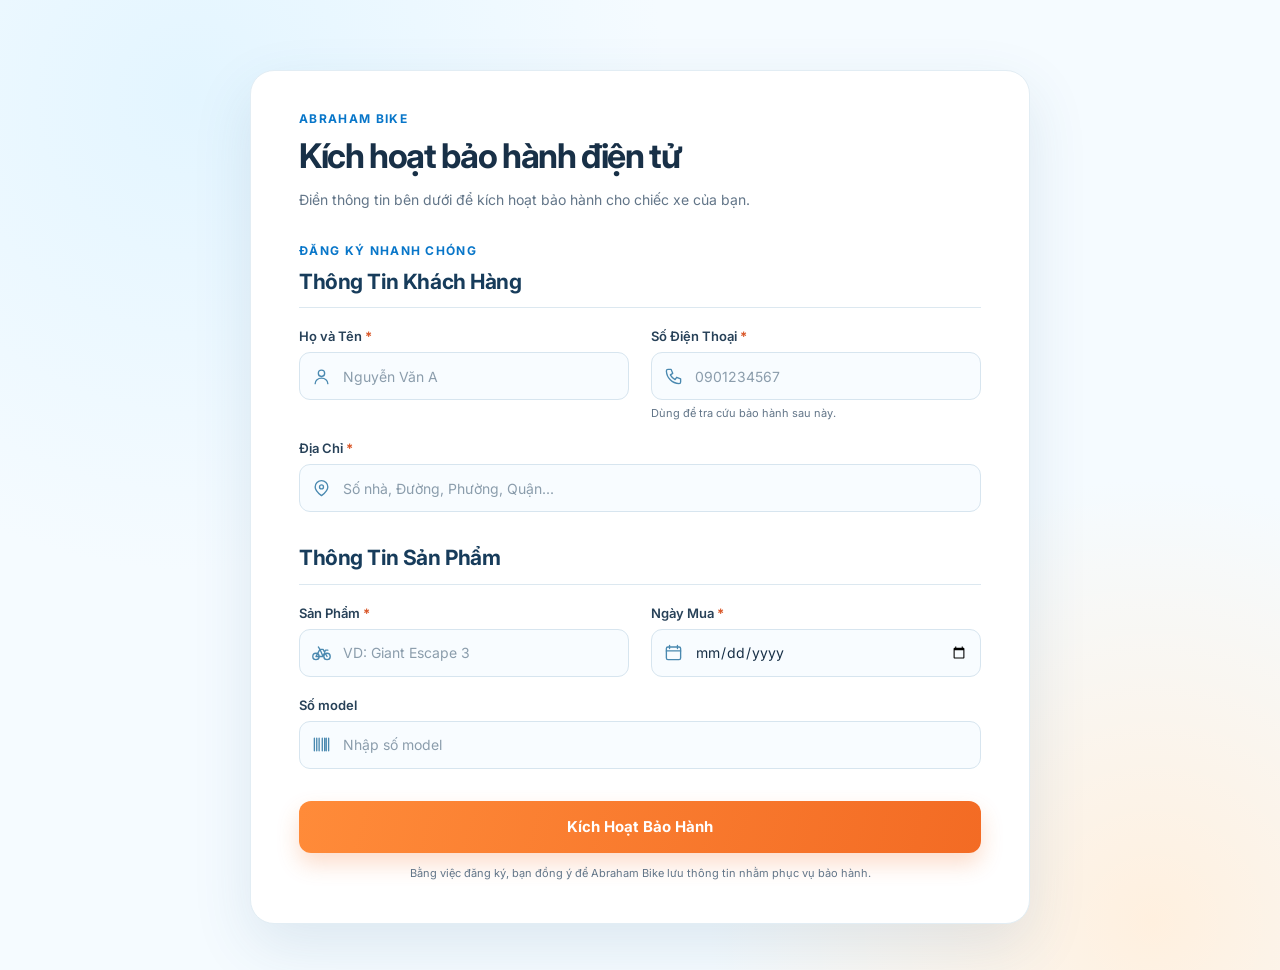
==== commit ea420b3a: "somodel" ====
--- a/index.html
+++ b/index.html
@@ -57,8 +57,8 @@
               <small class="error-message"></small>
             </label>
             <label class="field field-wide">
-              <span>Số Khung (Nếu có)</span>
-              <span class="input-wrap"><svg viewBox="0 0 24 24" aria-hidden="true"><path d="M3 4v16M6 4v16m3-16v16m4-16v16m3-16v16m2-16v16m3-16v16"></path></svg><input name="serial" placeholder="Dãy số dưới gầm xe"></span>
+              <span>Số model</span>
+              <span class="input-wrap"><svg viewBox="0 0 24 24" aria-hidden="true"><path d="M3 4v16M6 4v16m3-16v16m4-16v16m3-16v16m2-16v16m3-16v16"></path></svg><input name="serial" placeholder="Nhập số model"></span>
             </label>
           </div>
 
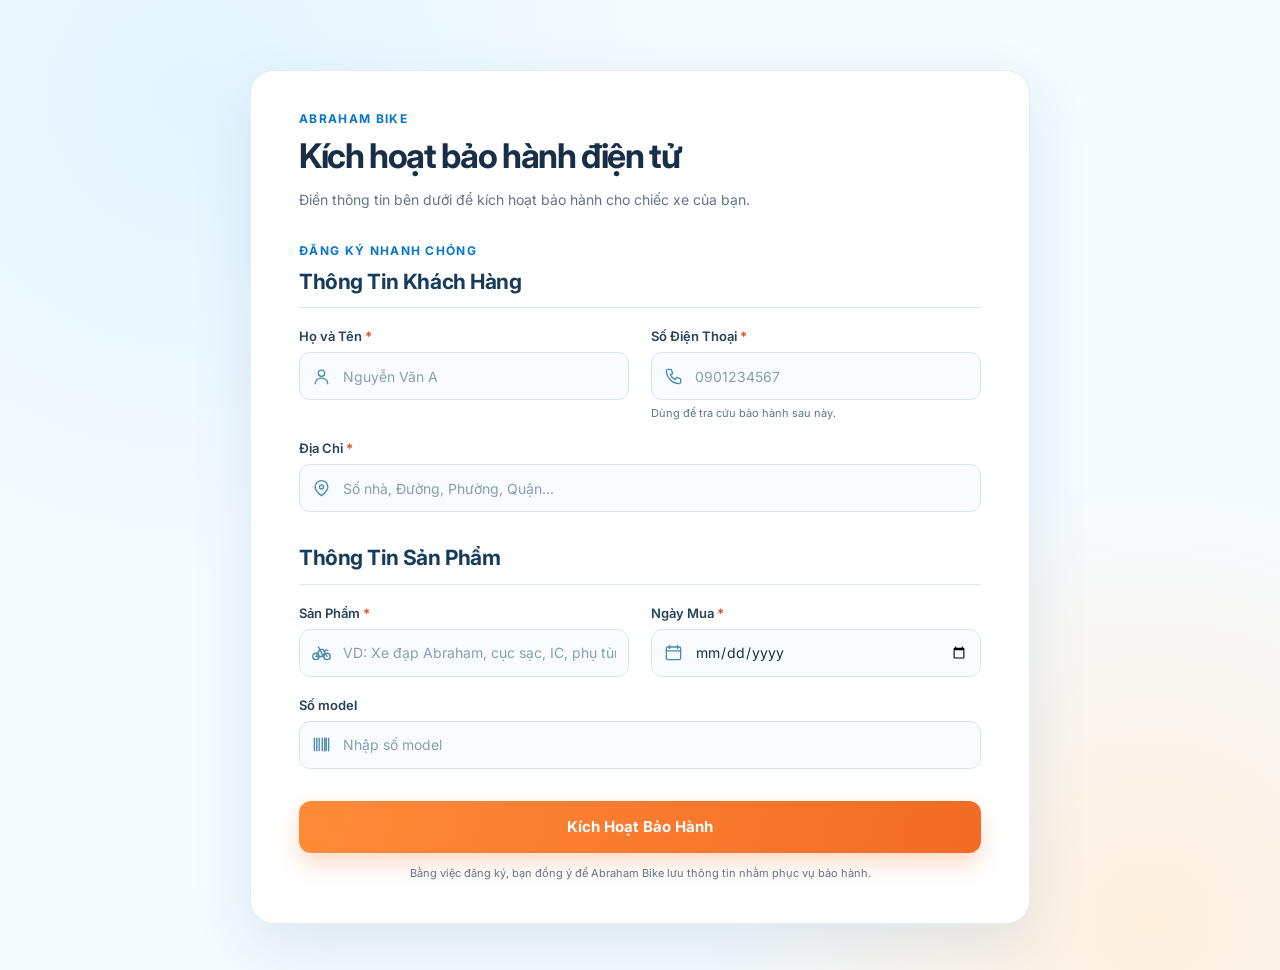
==== commit b442f539: "thaydoi" ====
--- a/index.html
+++ b/index.html
@@ -48,7 +48,7 @@
           <div class="form-grid product-grid">
             <label class="field">
               <span>Sản Phẩm <b>*</b></span>
-              <span class="input-wrap"><svg viewBox="0 0 24 24" aria-hidden="true"><circle cx="5" cy="17" r="4"></circle><circle cx="19" cy="17" r="4"></circle><path d="M5 17l5-9h4l5 9M10 8l4 9H5m5-9-2-3m6 12 3-8h3"></path></svg><input name="model" placeholder="VD: Giant Escape 3" required></span>
+              <span class="input-wrap"><svg viewBox="0 0 24 24" aria-hidden="true"><circle cx="5" cy="17" r="4"></circle><circle cx="19" cy="17" r="4"></circle><path d="M5 17l5-9h4l5 9M10 8l4 9H5m5-9-2-3m6 12 3-8h3"></path></svg><input name="model" placeholder="VD: Xe đạp Abraham, cục sạc, IC, phụ tùng..." required></span>
               <small class="error-message"></small>
             </label>
             <label class="field">
